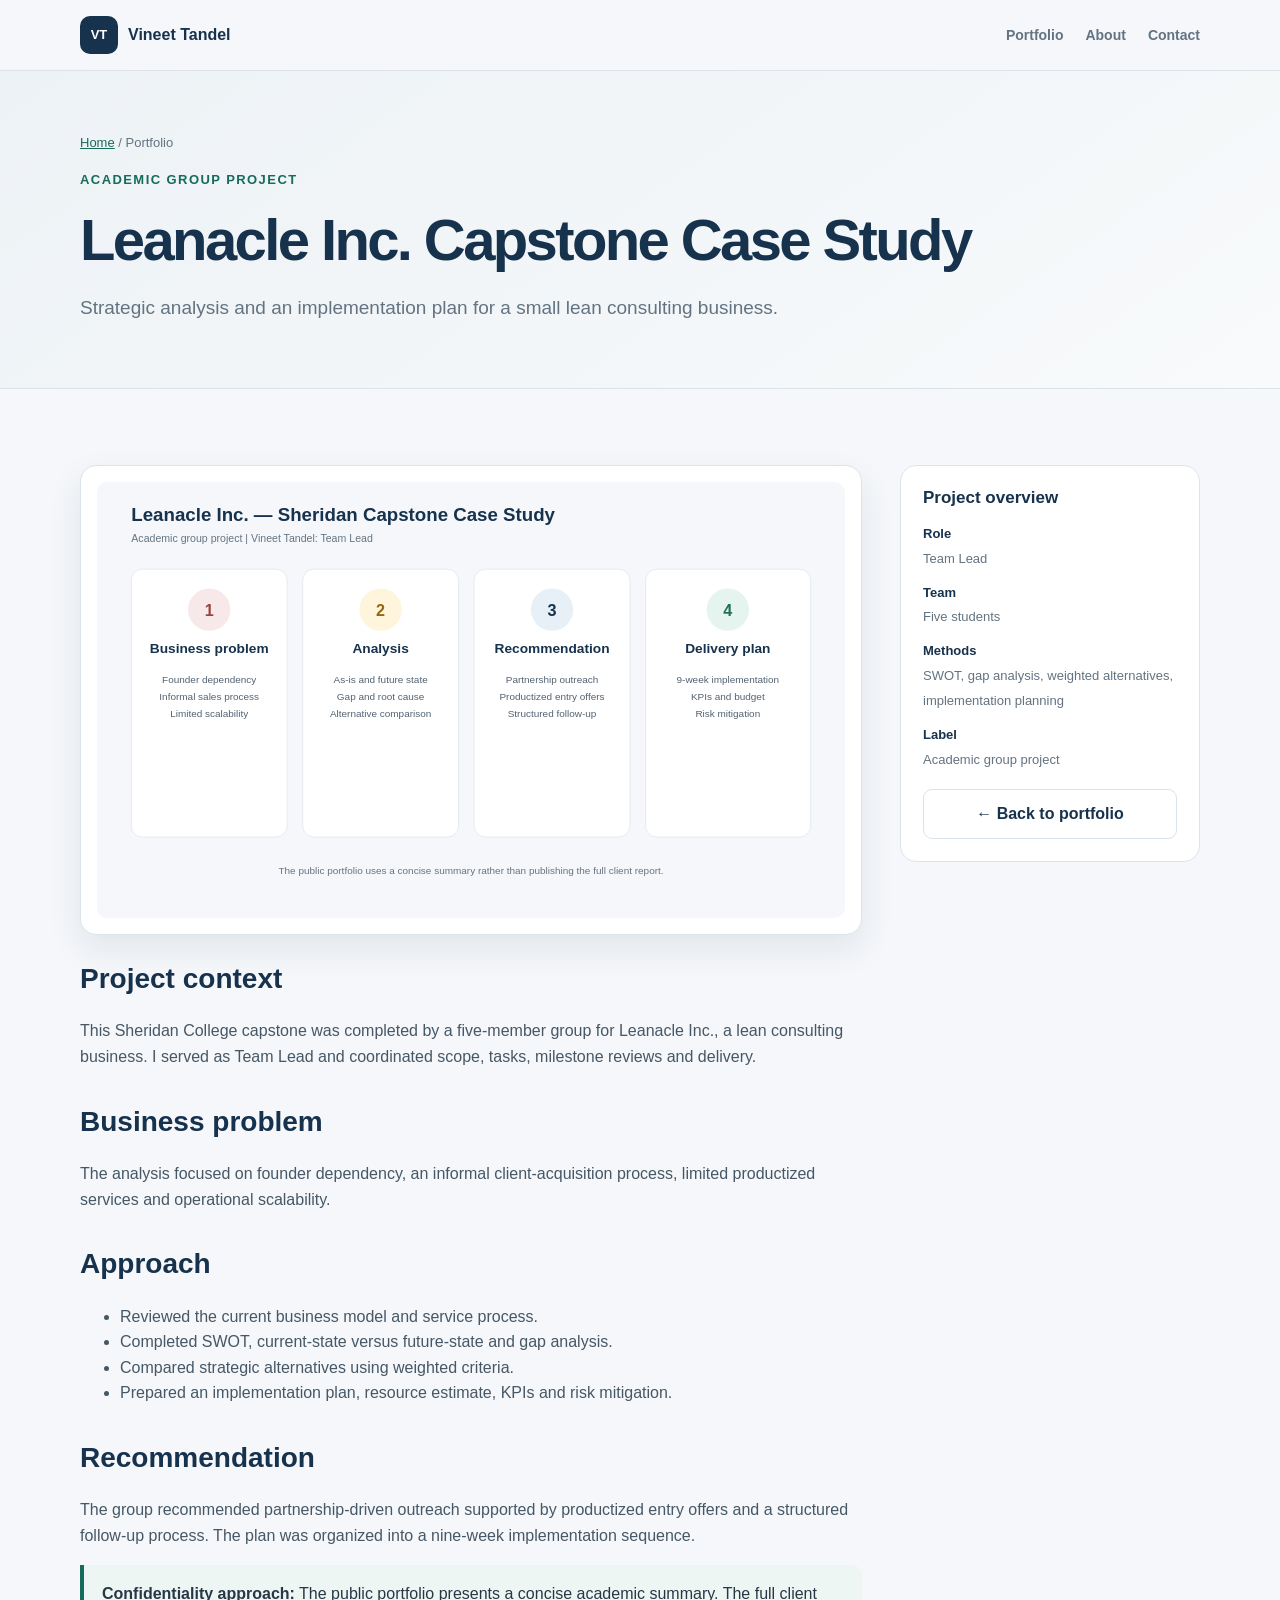
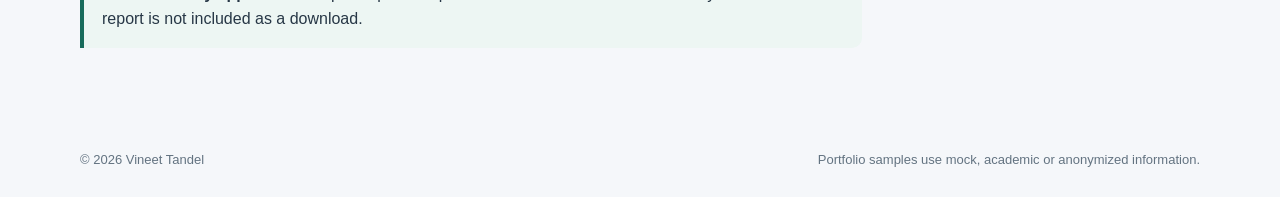
==== projects/capstone.html @ cdff361d "Add files via upload" ====
<!doctype html><html lang="en"><head><meta charset="utf-8"><meta name="viewport" content="width=device-width,initial-scale=1"><title>Leanacle Inc. Capstone Case Study | Vineet Tandel</title><link rel="stylesheet" href="../styles.css"></head><body><header class="site-header"><div class="container nav"><a class="brand" href="../index.html"><span class="mark">VT</span><span>Vineet Tandel</span></a><button class="menu" aria-expanded="false">Menu</button><ul class="links"><li><a href="../index.html#work">Portfolio</a></li><li><a href="../index.html#about">About</a></li><li><a href="../index.html#contact">Contact</a></li></ul></div></header><main><section class="project-hero"><div class="container"><div class="crumb"><a href="../index.html">Home</a> / Portfolio</div><div class="eyebrow">Academic group project</div><h1>Leanacle Inc. Capstone Case Study</h1><p class="lead">Strategic analysis and an implementation plan for a small lean consulting business.</p></div></section><section><div class="container project-layout"><article class="body"><div class="artifact"><img src="../assets/leanacle_case_study.svg" alt="Leanacle Inc. Capstone Case Study preview"></div><h2>Project context</h2><p>This Sheridan College capstone was completed by a five-member group for Leanacle Inc., a lean consulting business. I served as Team Lead and coordinated scope, tasks, milestone reviews and delivery.</p><h2>Business problem</h2><p>The analysis focused on founder dependency, an informal client-acquisition process, limited productized services and operational scalability.</p><h2>Approach</h2><ul><li>Reviewed the current business model and service process.</li><li>Completed SWOT, current-state versus future-state and gap analysis.</li><li>Compared strategic alternatives using weighted criteria.</li><li>Prepared an implementation plan, resource estimate, KPIs and risk mitigation.</li></ul><h2>Recommendation</h2><p>The group recommended partnership-driven outreach supported by productized entry offers and a structured follow-up process. The plan was organized into a nine-week implementation sequence.</p><div class="note"><strong>Confidentiality approach:</strong> The public portfolio presents a concise academic summary. The full client report is not included as a download.</div></article><aside class="side"><h3>Project overview</h3><ul class="meta"><li><strong>Role</strong><span>Team Lead</span></li><li><strong>Team</strong><span>Five students</span></li><li><strong>Methods</strong><span>SWOT, gap analysis, weighted alternatives, implementation planning</span></li><li><strong>Label</strong><span>Academic group project</span></li></ul><div class="download-list"><a class="btn secondary" href="../index.html#work">← Back to portfolio</a></div></aside></div></section></main><footer class="site-footer"><div class="container footer"><span>© <span data-year></span> Vineet Tandel</span><span>Portfolio samples use mock, academic or anonymized information.</span></div></footer><script src="../script.js"></script></body></html>
---- styles.css ----
:root{--navy:#17324d;--ink:#273746;--muted:#637381;--line:#dce3e9;--bg:#f5f7fa;--teal:#176b5b;--soft:#edf2f6;--white:#fff;--shadow:0 14px 34px rgba(23,50,77,.09)}
*{box-sizing:border-box}html{scroll-behavior:smooth}body{margin:0;font-family:Arial,Helvetica,sans-serif;color:var(--ink);background:var(--bg);line-height:1.6}a{color:inherit}.container{width:min(1120px,calc(100% - 36px));margin:auto}.site-header{position:sticky;top:0;z-index:20;background:rgba(245,247,250,.96);border-bottom:1px solid var(--line);backdrop-filter:blur(12px)}.nav{min-height:70px;display:flex;align-items:center;justify-content:space-between;gap:20px}.brand{text-decoration:none;font-weight:800;color:var(--navy);display:flex;align-items:center;gap:10px}.mark{display:grid;place-items:center;width:38px;height:38px;border-radius:10px;background:var(--navy);color:#fff;font-size:13px}.links{display:flex;list-style:none;gap:22px;margin:0;padding:0}.links a{text-decoration:none;color:var(--muted);font-weight:700;font-size:14px}.links a:hover{color:var(--navy)}.menu{display:none;border:1px solid var(--line);background:#fff;border-radius:8px;padding:8px 10px}.hero{padding:86px 0 70px;background:linear-gradient(145deg,#eef3f7,#f8fafb)}.hero-grid{display:grid;grid-template-columns:1.25fr .75fr;gap:50px;align-items:center}.eyebrow{font-size:13px;letter-spacing:.11em;text-transform:uppercase;color:var(--teal);font-weight:800;margin-bottom:16px}h1,h2,h3{color:var(--navy);line-height:1.15;margin-top:0}h1{font-size:clamp(42px,6vw,70px);letter-spacing:-.045em;margin-bottom:20px}.lead{font-size:19px;color:var(--muted);max-width:720px}.actions{display:flex;gap:12px;flex-wrap:wrap;margin-top:28px}.btn{display:inline-flex;align-items:center;justify-content:center;text-decoration:none;border-radius:9px;padding:11px 16px;font-weight:800;border:1px solid transparent}.primary{background:var(--navy);color:#fff}.secondary{background:#fff;border-color:var(--line);color:var(--navy)}.profile-card{background:#fff;border:1px solid var(--line);border-radius:18px;padding:26px;box-shadow:var(--shadow)}.profile-card h2{font-size:25px}.profile-card p{color:var(--muted)}.tag-row{display:flex;gap:8px;flex-wrap:wrap}.tag{border:1px solid var(--line);border-radius:999px;padding:5px 10px;background:#fff;color:#556675;font-size:12px}.stats{display:grid;grid-template-columns:repeat(4,1fr);gap:14px;margin-top:34px}.stat{background:#fff;border:1px solid var(--line);border-radius:12px;padding:14px}.stat strong{display:block;color:var(--navy);font-size:21px}.stat span{font-size:12px;color:var(--muted)}section{padding:76px 0}.section-head{max-width:760px;margin-bottom:34px}.section-head h2{font-size:38px;margin-bottom:10px}.section-head p{color:var(--muted);margin:0}.grid{display:grid;grid-template-columns:repeat(2,minmax(0,1fr));gap:22px}.card{background:#fff;border:1px solid var(--line);border-radius:16px;overflow:hidden;box-shadow:0 8px 24px rgba(23,50,77,.05)}.card img{width:100%;height:245px;object-fit:cover;display:block;border-bottom:1px solid var(--line)}.card-body{padding:23px}.label{font-size:12px;text-transform:uppercase;letter-spacing:.08em;color:var(--teal);font-weight:800}.card h3{font-size:23px;margin:8px 0}.card p{color:var(--muted);margin:0 0 16px}.link{color:var(--teal);font-weight:800;text-decoration:none}.about{display:grid;grid-template-columns:.9fr 1.1fr;gap:35px}.panel{background:#fff;border:1px solid var(--line);border-radius:16px;padding:26px}.panel p{color:var(--muted)}.skills{display:grid;grid-template-columns:repeat(2,1fr);gap:14px}.skill{border:1px solid var(--line);border-radius:12px;padding:17px;background:#fff}.skill h3{font-size:16px;margin-bottom:7px}.skill p{font-size:14px;margin:0;color:var(--muted)}.contact{background:var(--navy);color:#fff}.contact h2{color:#fff}.contact p{color:#d4dde5}.site-footer{padding:26px 0;color:var(--muted);font-size:13px}.footer{display:flex;justify-content:space-between;gap:20px;flex-wrap:wrap}
/* project pages */.project-hero{padding:62px 0 45px;background:linear-gradient(145deg,#edf2f6,#f8fafb);border-bottom:1px solid var(--line)}.project-hero h1{font-size:clamp(36px,5vw,58px)}.crumb{font-size:13px;color:var(--muted);margin-bottom:16px}.crumb a{color:var(--teal)}.project-layout{display:grid;grid-template-columns:minmax(0,1fr) 300px;gap:38px;align-items:start}.artifact{background:#fff;border:1px solid var(--line);border-radius:16px;padding:16px;box-shadow:var(--shadow);margin-bottom:28px}.artifact img{display:block;width:100%;border-radius:10px}.body h2{font-size:28px;margin-top:36px}.body h2:first-of-type{margin-top:0}.body p,.body li{color:#465765}.side{position:sticky;top:92px;background:#fff;border:1px solid var(--line);border-radius:16px;padding:22px}.side h3{font-size:17px}.meta{list-style:none;margin:0;padding:0;display:grid;gap:12px}.meta strong{display:block;color:var(--navy);font-size:13px}.meta span{color:var(--muted);font-size:13px}.download-list{display:grid;gap:10px;margin-top:18px}.note{border-left:4px solid var(--teal);background:#edf6f3;padding:16px 18px;border-radius:0 10px 10px 0}.simple-table{width:100%;border-collapse:collapse;background:#fff}.simple-table th,.simple-table td{border:1px solid var(--line);padding:10px;text-align:left;vertical-align:top}.simple-table th{background:var(--navy);color:#fff}
@media(max-width:850px){.hero-grid,.about,.project-layout{grid-template-columns:1fr}.grid{grid-template-columns:1fr}.stats{grid-template-columns:repeat(2,1fr)}.side{position:static}.menu{display:block}.links{display:none;position:absolute;left:18px;right:18px;top:64px;background:#fff;border:1px solid var(--line);padding:16px;border-radius:12px;flex-direction:column}.links.open{display:flex}}@media(max-width:520px){.stats,.skills{grid-template-columns:1fr}.hero{padding-top:58px}.card img{height:200px}}
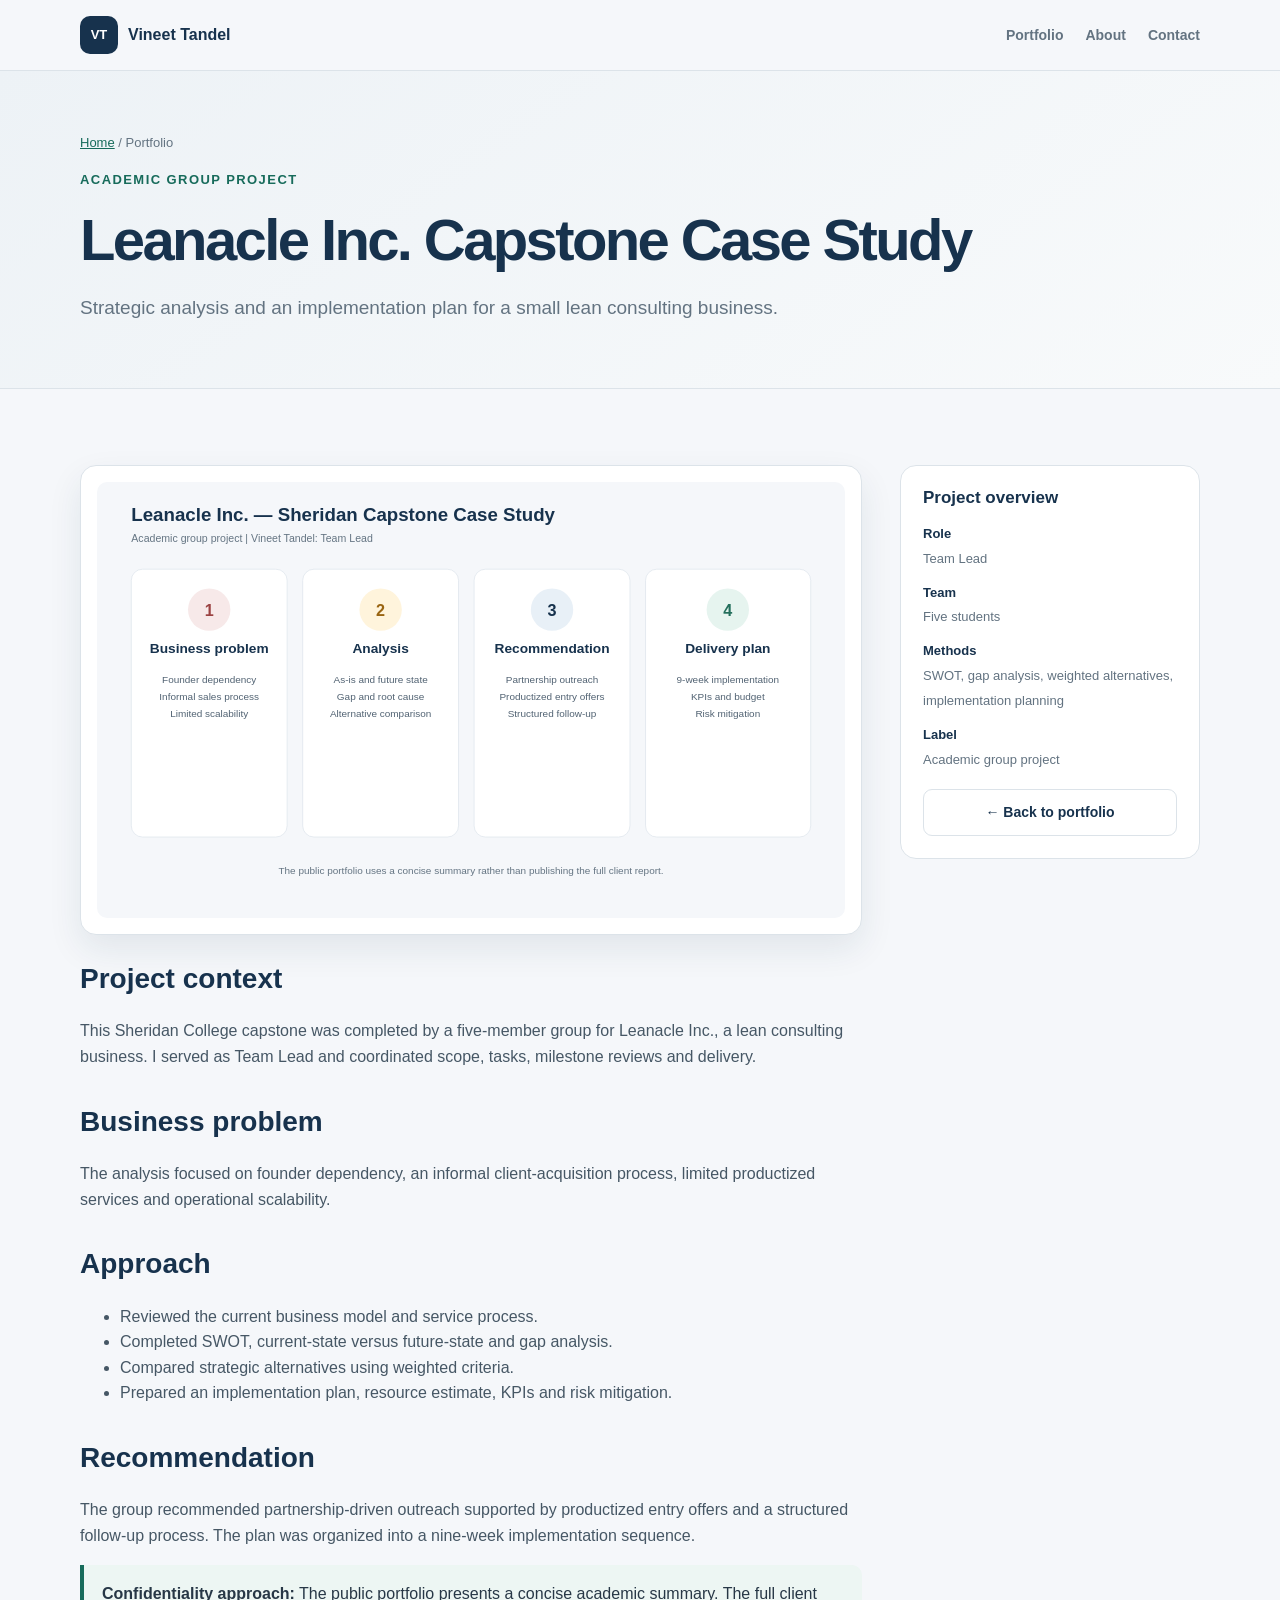
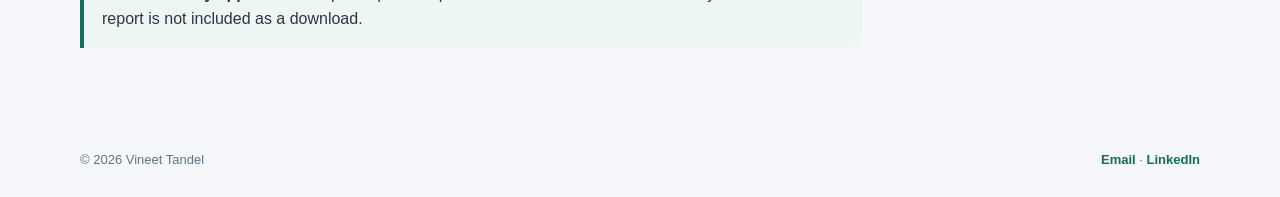
==== commit 315eaae4: "Add files via upload" ====
--- a/projects/capstone.html
+++ b/projects/capstone.html
@@ -1 +1 @@
-<!doctype html><html lang="en"><head><meta charset="utf-8"><meta name="viewport" content="width=device-width,initial-scale=1"><title>Leanacle Inc. Capstone Case Study | Vineet Tandel</title><link rel="stylesheet" href="../styles.css"></head><body><header class="site-header"><div class="container nav"><a class="brand" href="../index.html"><span class="mark">VT</span><span>Vineet Tandel</span></a><button class="menu" aria-expanded="false">Menu</button><ul class="links"><li><a href="../index.html#work">Portfolio</a></li><li><a href="../index.html#about">About</a></li><li><a href="../index.html#contact">Contact</a></li></ul></div></header><main><section class="project-hero"><div class="container"><div class="crumb"><a href="../index.html">Home</a> / Portfolio</div><div class="eyebrow">Academic group project</div><h1>Leanacle Inc. Capstone Case Study</h1><p class="lead">Strategic analysis and an implementation plan for a small lean consulting business.</p></div></section><section><div class="container project-layout"><article class="body"><div class="artifact"><img src="../assets/leanacle_case_study.svg" alt="Leanacle Inc. Capstone Case Study preview"></div><h2>Project context</h2><p>This Sheridan College capstone was completed by a five-member group for Leanacle Inc., a lean consulting business. I served as Team Lead and coordinated scope, tasks, milestone reviews and delivery.</p><h2>Business problem</h2><p>The analysis focused on founder dependency, an informal client-acquisition process, limited productized services and operational scalability.</p><h2>Approach</h2><ul><li>Reviewed the current business model and service process.</li><li>Completed SWOT, current-state versus future-state and gap analysis.</li><li>Compared strategic alternatives using weighted criteria.</li><li>Prepared an implementation plan, resource estimate, KPIs and risk mitigation.</li></ul><h2>Recommendation</h2><p>The group recommended partnership-driven outreach supported by productized entry offers and a structured follow-up process. The plan was organized into a nine-week implementation sequence.</p><div class="note"><strong>Confidentiality approach:</strong> The public portfolio presents a concise academic summary. The full client report is not included as a download.</div></article><aside class="side"><h3>Project overview</h3><ul class="meta"><li><strong>Role</strong><span>Team Lead</span></li><li><strong>Team</strong><span>Five students</span></li><li><strong>Methods</strong><span>SWOT, gap analysis, weighted alternatives, implementation planning</span></li><li><strong>Label</strong><span>Academic group project</span></li></ul><div class="download-list"><a class="btn secondary" href="../index.html#work">← Back to portfolio</a></div></aside></div></section></main><footer class="site-footer"><div class="container footer"><span>© <span data-year></span> Vineet Tandel</span><span>Portfolio samples use mock, academic or anonymized information.</span></div></footer><script src="../script.js"></script></body></html>+<!doctype html><html lang="en"><head><meta charset="utf-8"><meta name="viewport" content="width=device-width,initial-scale=1"><title>Leanacle Inc. Capstone Case Study | Vineet Tandel</title><link rel="stylesheet" href="../styles.css"></head><body><header class="site-header"><div class="container nav"><a class="brand" href="../index.html"><span class="mark">VT</span><span>Vineet Tandel</span></a><button class="menu" aria-expanded="false">Menu</button><ul class="links"><li><a href="../index.html#work">Portfolio</a></li><li><a href="../index.html#about">About</a></li><li><a href="../index.html#contact">Contact</a></li></ul></div></header><main><section class="project-hero"><div class="container"><div class="crumb"><a href="../index.html">Home</a> / Portfolio</div><div class="eyebrow">Academic group project</div><h1>Leanacle Inc. Capstone Case Study</h1><p class="lead">Strategic analysis and an implementation plan for a small lean consulting business.</p></div></section><section><div class="container project-layout"><article class="body"><div class="artifact"><img src="../assets/leanacle_case_study.svg" alt="Leanacle Inc. Capstone Case Study preview"></div><h2>Project context</h2><p>This Sheridan College capstone was completed by a five-member group for Leanacle Inc., a lean consulting business. I served as Team Lead and coordinated scope, tasks, milestone reviews and delivery.</p><h2>Business problem</h2><p>The analysis focused on founder dependency, an informal client-acquisition process, limited productized services and operational scalability.</p><h2>Approach</h2><ul><li>Reviewed the current business model and service process.</li><li>Completed SWOT, current-state versus future-state and gap analysis.</li><li>Compared strategic alternatives using weighted criteria.</li><li>Prepared an implementation plan, resource estimate, KPIs and risk mitigation.</li></ul><h2>Recommendation</h2><p>The group recommended partnership-driven outreach supported by productized entry offers and a structured follow-up process. The plan was organized into a nine-week implementation sequence.</p><div class="note"><strong>Confidentiality approach:</strong> The public portfolio presents a concise academic summary. The full client report is not included as a download.</div></article><aside class="side"><h3>Project overview</h3><ul class="meta"><li><strong>Role</strong><span>Team Lead</span></li><li><strong>Team</strong><span>Five students</span></li><li><strong>Methods</strong><span>SWOT, gap analysis, weighted alternatives, implementation planning</span></li><li><strong>Label</strong><span>Academic group project</span></li></ul><div class="download-list"><a class="btn secondary" href="../index.html#work">← Back to portfolio</a></div></aside></div></section></main><footer class="site-footer"><div class="container footer"><span>© <span data-year></span> Vineet Tandel</span><span><a href="mailto:tandelvineet@gmail.com">Email</a> · <a href="https://www.linkedin.com/in/vineettandel/" target="_blank" rel="noopener noreferrer">LinkedIn</a></span></div></footer><script src="../script.js"></script></body></html>
--- a/styles.css
+++ b/styles.css
@@ -3,3 +3,20 @@
 *{box-sizing:border-box}html{scroll-behavior:smooth}body{margin:0;font-family:Arial,Helvetica,sans-serif;color:var(--ink);background:var(--bg);line-height:1.6}a{color:inherit}.container{width:min(1120px,calc(100% - 36px));margin:auto}.site-header{position:sticky;top:0;z-index:20;background:rgba(245,247,250,.96);border-bottom:1px solid var(--line);backdrop-filter:blur(12px)}.nav{min-height:70px;display:flex;align-items:center;justify-content:space-between;gap:20px}.brand{text-decoration:none;font-weight:800;color:var(--navy);display:flex;align-items:center;gap:10px}.mark{display:grid;place-items:center;width:38px;height:38px;border-radius:10px;background:var(--navy);color:#fff;font-size:13px}.links{display:flex;list-style:none;gap:22px;margin:0;padding:0}.links a{text-decoration:none;color:var(--muted);font-weight:700;font-size:14px}.links a:hover{color:var(--navy)}.menu{display:none;border:1px solid var(--line);background:#fff;border-radius:8px;padding:8px 10px}.hero{padding:86px 0 70px;background:linear-gradient(145deg,#eef3f7,#f8fafb)}.hero-grid{display:grid;grid-template-columns:1.25fr .75fr;gap:50px;align-items:center}.eyebrow{font-size:13px;letter-spacing:.11em;text-transform:uppercase;color:var(--teal);font-weight:800;margin-bottom:16px}h1,h2,h3{color:var(--navy);line-height:1.15;margin-top:0}h1{font-size:clamp(42px,6vw,70px);letter-spacing:-.045em;margin-bottom:20px}.lead{font-size:19px;color:var(--muted);max-width:720px}.actions{display:flex;gap:12px;flex-wrap:wrap;margin-top:28px}.btn{display:inline-flex;align-items:center;justify-content:center;text-decoration:none;border-radius:9px;padding:11px 16px;font-weight:800;border:1px solid transparent}.primary{background:var(--navy);color:#fff}.secondary{background:#fff;border-color:var(--line);color:var(--navy)}.profile-card{background:#fff;border:1px solid var(--line);border-radius:18px;padding:26px;box-shadow:var(--shadow)}.profile-card h2{font-size:25px}.profile-card p{color:var(--muted)}.tag-row{display:flex;gap:8px;flex-wrap:wrap}.tag{border:1px solid var(--line);border-radius:999px;padding:5px 10px;background:#fff;color:#556675;font-size:12px}.stats{display:grid;grid-template-columns:repeat(4,1fr);gap:14px;margin-top:34px}.stat{background:#fff;border:1px solid var(--line);border-radius:12px;padding:14px}.stat strong{display:block;color:var(--navy);font-size:21px}.stat span{font-size:12px;color:var(--muted)}section{padding:76px 0}.section-head{max-width:760px;margin-bottom:34px}.section-head h2{font-size:38px;margin-bottom:10px}.section-head p{color:var(--muted);margin:0}.grid{display:grid;grid-template-columns:repeat(2,minmax(0,1fr));gap:22px}.card{background:#fff;border:1px solid var(--line);border-radius:16px;overflow:hidden;box-shadow:0 8px 24px rgba(23,50,77,.05)}.card img{width:100%;height:245px;object-fit:cover;display:block;border-bottom:1px solid var(--line)}.card-body{padding:23px}.label{font-size:12px;text-transform:uppercase;letter-spacing:.08em;color:var(--teal);font-weight:800}.card h3{font-size:23px;margin:8px 0}.card p{color:var(--muted);margin:0 0 16px}.link{color:var(--teal);font-weight:800;text-decoration:none}.about{display:grid;grid-template-columns:.9fr 1.1fr;gap:35px}.panel{background:#fff;border:1px solid var(--line);border-radius:16px;padding:26px}.panel p{color:var(--muted)}.skills{display:grid;grid-template-columns:repeat(2,1fr);gap:14px}.skill{border:1px solid var(--line);border-radius:12px;padding:17px;background:#fff}.skill h3{font-size:16px;margin-bottom:7px}.skill p{font-size:14px;margin:0;color:var(--muted)}.contact{background:var(--navy);color:#fff}.contact h2{color:#fff}.contact p{color:#d4dde5}.site-footer{padding:26px 0;color:var(--muted);font-size:13px}.footer{display:flex;justify-content:space-between;gap:20px;flex-wrap:wrap}
 /* project pages */.project-hero{padding:62px 0 45px;background:linear-gradient(145deg,#edf2f6,#f8fafb);border-bottom:1px solid var(--line)}.project-hero h1{font-size:clamp(36px,5vw,58px)}.crumb{font-size:13px;color:var(--muted);margin-bottom:16px}.crumb a{color:var(--teal)}.project-layout{display:grid;grid-template-columns:minmax(0,1fr) 300px;gap:38px;align-items:start}.artifact{background:#fff;border:1px solid var(--line);border-radius:16px;padding:16px;box-shadow:var(--shadow);margin-bottom:28px}.artifact img{display:block;width:100%;border-radius:10px}.body h2{font-size:28px;margin-top:36px}.body h2:first-of-type{margin-top:0}.body p,.body li{color:#465765}.side{position:sticky;top:92px;background:#fff;border:1px solid var(--line);border-radius:16px;padding:22px}.side h3{font-size:17px}.meta{list-style:none;margin:0;padding:0;display:grid;gap:12px}.meta strong{display:block;color:var(--navy);font-size:13px}.meta span{color:var(--muted);font-size:13px}.download-list{display:grid;gap:10px;margin-top:18px}.note{border-left:4px solid var(--teal);background:#edf6f3;padding:16px 18px;border-radius:0 10px 10px 0}.simple-table{width:100%;border-collapse:collapse;background:#fff}.simple-table th,.simple-table td{border:1px solid var(--line);padding:10px;text-align:left;vertical-align:top}.simple-table th{background:var(--navy);color:#fff}
 @media(max-width:850px){.hero-grid,.about,.project-layout{grid-template-columns:1fr}.grid{grid-template-columns:1fr}.stats{grid-template-columns:repeat(2,1fr)}.side{position:static}.menu{display:block}.links{display:none;position:absolute;left:18px;right:18px;top:64px;background:#fff;border:1px solid var(--line);padding:16px;border-radius:12px;flex-direction:column}.links.open{display:flex}}@media(max-width:520px){.stats,.skills{grid-template-columns:1fr}.hero{padding-top:58px}.card img{height:200px}}
+
+.btn{cursor:pointer;font-family:inherit;font-size:14px}
+.background-section{background:#eef2f6}
+.credential-grid{display:grid;grid-template-columns:repeat(2,minmax(0,1fr));gap:16px}
+.credential{background:#fff;border:1px solid var(--line);border-radius:14px;padding:21px}
+.credential span{display:block;color:var(--teal);font-size:12px;font-weight:800;text-transform:uppercase;letter-spacing:.06em;margin-bottom:7px}
+.credential h3{font-size:19px;margin-bottom:7px}
+.credential p{color:var(--muted);margin:0}
+.contact-grid{display:grid;grid-template-columns:repeat(3,minmax(0,1fr));gap:14px}
+.contact-card{display:block;text-decoration:none;background:rgba(255,255,255,.08);border:1px solid rgba(255,255,255,.18);border-radius:12px;padding:18px;transition:transform .18s ease,background .18s ease}
+.contact-card:hover,.contact-card:focus{transform:translateY(-2px);background:rgba(255,255,255,.13)}
+.contact-card span{display:block;color:#b9d0dc;font-size:12px;text-transform:uppercase;letter-spacing:.08em;font-weight:800;margin-bottom:5px}
+.contact-card strong{color:#fff;font-size:15px;overflow-wrap:anywhere}
+.copy-status{align-self:center;color:#d4dde5;font-size:13px;font-weight:700}
+.site-footer a{color:var(--teal);font-weight:700;text-decoration:none}
+.site-footer a:hover{text-decoration:underline}
+@media(max-width:850px){.contact-grid{grid-template-columns:1fr}.credential-grid{grid-template-columns:1fr}}
